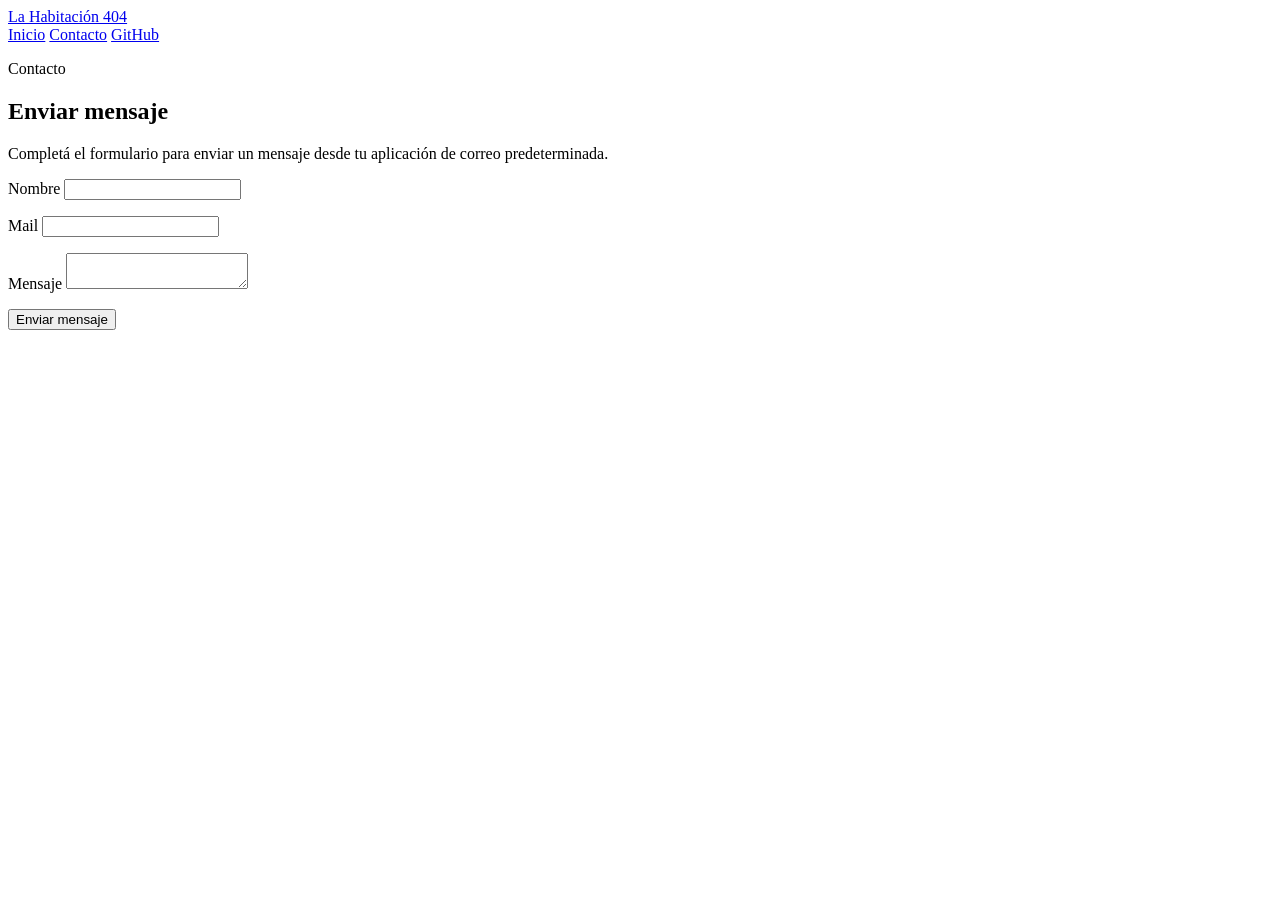
==== contacto.html @ 98e0e17b "Estructura HTML prinicial y pagina de contacto" ====
<!DOCTYPE html>
<html lang="en">
<head>
    <meta charset="UTF-8">
    <meta name="viewport" content="width=device-width, initial-scale=1.0">
    <title>Contacto - La Habitación 404</title>

    <link rel="stylesheet" href="css/reset.css">
    <link rel="stylesheet" href="css/style.css">
    <link rel="stylesheet" href="css/responsive.css">
</head>
<body>

    <header class="encabezado-principal">
        <nav class="navegacion-principal">
            <a href="index.html" class="logo">La Habitación 404</a>

            <div class="enlaces-navegacion">
                <a href="index.html">Inicio</a>
                <a href="contacto.html">Contacto</a>
                <a href="#" target="_blank">GitHub</a>
            </div>
        </nav>
    </header>

    <main class="contenido-principal">
        <section class="seccion-contacto">
            <div class="contenedor-contacto">
                <p class="etiqueta-juego">Contacto</p>
                <h1>Enviar mensaje</h1>
                <p class="texto-introduccion">
                    Completá el formulario para enviar un mensaje desde tu aplicación de correo predeterminada.
                </p>


                <form id="formulario-contacto" class="formulario-contacto" novalidate>
                    <div class="grupo-formulario">
                        <label for="nombre-contacto">Nombre</label>
                        <input type="text" id="nombre-contacto" name="nombre">
                        <p id="error-nombre-contacto" class="mensaje-error"></p>
                    </div>


                    <div class="grupo-formulario">
                        <label for="mail-contacto">Mail</label>
                        <input type="email" id="mail-contacto" name="mail">
                        <p id="error-mail-contacto" class="mensaje-error"></p>
                    </div>


                    <div class="grupo-formulario">
                        <label for="mensaje-contacto">Mensaje</label>
                        <textarea name="mensaje" id="mensaje-contacto"></textarea>
                        <p id="error-mensaje-contacto" class="mensaje-error"></p>
                    </div>

                    <button type="submit" class="boton boton-principal">Enviar mensaje</button>
                </form>
            </div>
        </section>
    </main>



    <script src="js/validations.js"></script>
    <script src="js/contact.js"></script>
    
</body>
</html>
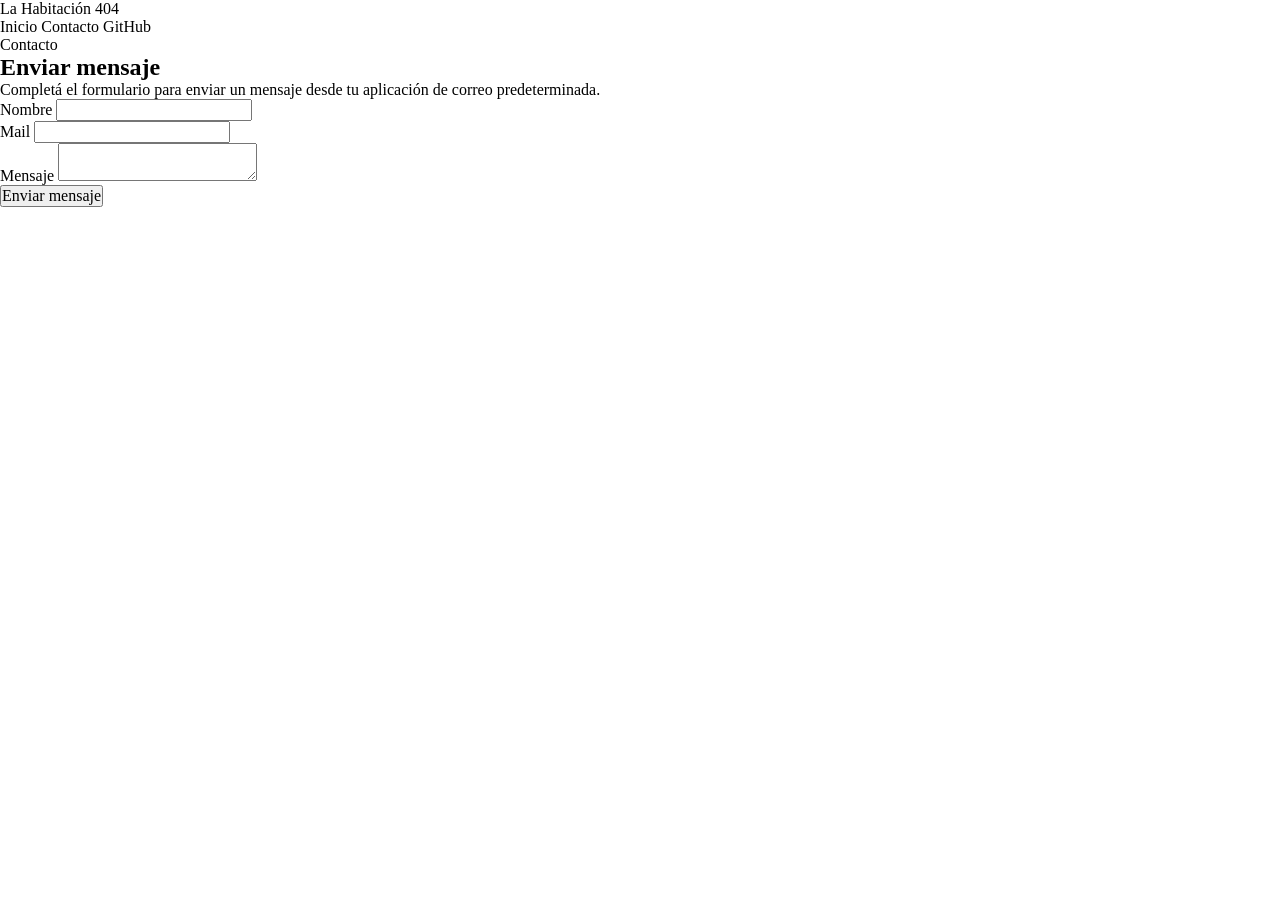
==== commit 8ab83194: "creación objetos iteractivos y puzzle del panel electrico" ====
--- a/contacto.html
+++ b/contacto.html
@@ -1,5 +1,5 @@
 <!DOCTYPE html>
-<html lang="en">
+<html lang="es">
 <head>
     <meta charset="UTF-8">
     <meta name="viewport" content="width=device-width, initial-scale=1.0">
--- a/css/style.css
+++ b/css/style.css
@@ -0,0 +1,18 @@
+:root {
+    --color-fondo: #0b0f1a;
+    --color-panel: #111827;
+    --color-panel-secundario: #1f2937;
+    --color-texto: #f8fafc;
+    --color-text-suave: #cbd5e1;
+    --color-principal: #38bdf8;
+    --color-principal-oscuro: #0284c7;
+    --color-peligro: #ef4444;
+    --color-exito: #22c55e;
+    --color-advertencia: #facc15;
+    --color-borde: rgba(255,255,255,0.12);
+    --sobra-panel: 0 20px 60px rgba(0,0,0,0.35);
+    --radio-grande: 24px;
+    --radio-medio: 14px;
+}
+
+
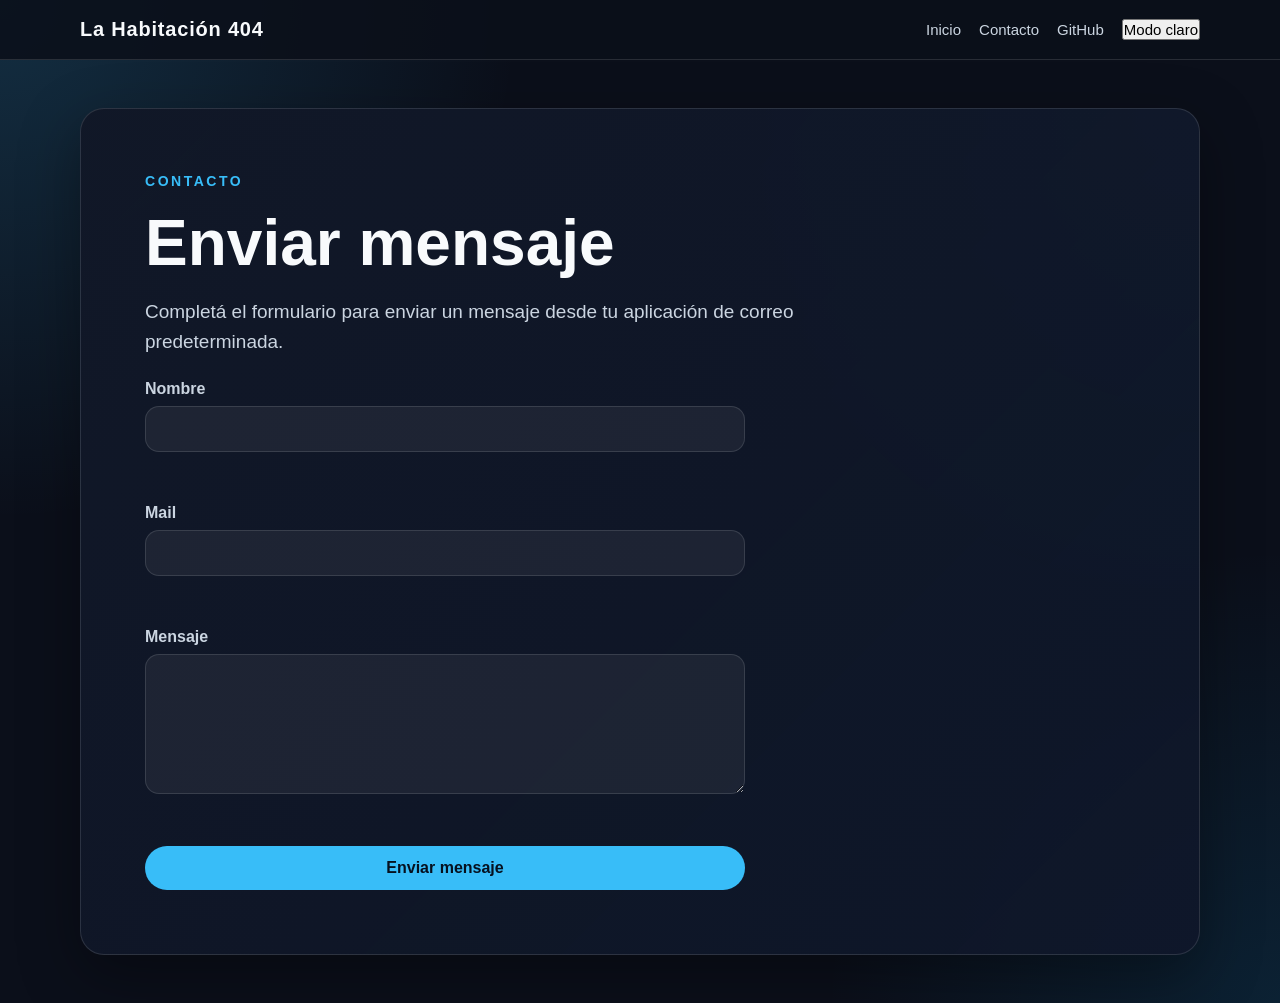
==== commit bfb396d1: "Agrego modo claro con LocalStorage" ====
--- a/contacto.html
+++ b/contacto.html
@@ -19,6 +19,7 @@
                 <a href="index.html">Inicio</a>
                 <a href="contacto.html">Contacto</a>
                 <a href="#" target="_blank">GitHub</a>
+                <button id="boton-tema" class="boton-tema">Modo claro</button>
             </div>
         </nav>
     </header>
@@ -64,6 +65,8 @@
 
     <script src="js/validations.js"></script>
     <script src="js/contact.js"></script>
+    <script src="js/ui.js"></script>
+    <script src="js/contact.js"></script>
     
 </body>
 </html>
--- a/css/style.css
+++ b/css/style.css
@@ -3,16 +3,291 @@
     --color-panel: #111827;
     --color-panel-secundario: #1f2937;
     --color-texto: #f8fafc;
-    --color-text-suave: #cbd5e1;
+    --color-texto-suave: #cbd5e1;
     --color-principal: #38bdf8;
     --color-principal-oscuro: #0284c7;
     --color-peligro: #ef4444;
     --color-exito: #22c55e;
     --color-advertencia: #facc15;
     --color-borde: rgba(255,255,255,0.12);
-    --sobra-panel: 0 20px 60px rgba(0,0,0,0.35);
+    --sombra-panel: 0 20px 60px rgba(0,0,0,0.35);
     --radio-grande: 24px;
     --radio-medio: 14px;
 }
 
-
+body {
+    min-height: 100vh;
+    background:
+        radial-gradient(circle at top left, rgba(56, 189, 248, 0.18), transparent 32%),
+        radial-gradient(circle at bottom right, rgba(14, 165, 233, 0.12), transparent 28%),
+        var(--color-fondo);
+    color: var(--color-texto);
+    font-family: Arial, Helvetica, sans-serif;
+}
+
+.encabezado-principal {
+    width: 100%;
+    border-bottom: 1px solid var(--color-borde);
+    background-color: rgba(11,15,26,0.88);
+
+}
+
+.navegacion-principal {
+    display: flex;
+    align-items: center;
+    justify-content: space-between;
+    gap: 24px;
+    width: min(1120px, 92%);
+    margin: 0 auto;
+    padding: 18px 0;
+}
+
+.logo {
+    color: var(--color-texto);
+    font-size: 20px;
+    font-weight: 700;
+    letter-spacing: 0.04em;
+}
+
+.enlaces-navegacion {
+    display: flex;
+    align-items: center;
+    gap: 18px;
+    color: var(--color-texto-suave);
+    font-size: 15px;
+}
+
+.enlaces-navegacion a {
+    transition: color 0.2s ease;
+}
+
+.enlaces-navegacion a:hover {
+    color: var(--color-principal);
+}
+
+.contenido-principal {
+    width: min(1120px, 92%);
+    margin: 0 auto;
+    padding: 48px 0;
+}
+
+.pantalla {
+    display: none;
+}
+
+.pantalla-activa {
+    display: flex;
+}
+
+.contenedor-inicio,
+.contenedor-contacto {
+    display: flex;
+    flex-direction: column;
+    align-items: flex-start;
+    gap: 22px;
+    width: 100%;
+    min-height: 600px;
+    padding: 64px;
+    border: 1px solid var(--color-borde);
+    border-radius: var(--radio-grande);
+    background: 
+        linear-gradient(135deg, rgba(17,24,39,0.98), rgba(15,23,42,0.9)),
+        radial-gradient(circle at top right, rgba(56, 189, 248, 0.18), transparent 40%);
+    box-shadow: var(--sombra-panel);
+    
+}
+
+.etiqueta-juego {
+    color: var(--color-principal);
+    font-size: 14px;
+    font-weight: 700;
+    letter-spacing: 0.18em;
+    text-transform: uppercase;
+}
+
+h1 {
+    max-width: 780px;
+    font-size: 64px;
+    line-height: 1;
+    
+}
+
+h2 {
+    color: var(--color-principal);
+}
+
+.texto-introduccion {
+    max-width: 680px;
+    color: var(--color-texto-suave);
+    font-size: 19px;
+    line-height: 1.6;
+}
+
+.acciones-inicio,
+.acciones-juego {
+    display: flex;
+    flex-wrap: wrap;
+    gap: 14px;
+}
+
+.boton {
+    min-height: 44px;
+    padding: 12px 22px;
+    border: 1px solid transparent;
+    border-radius: 999px;
+    font-weight: 700;
+    transition: transform 0.2s ease, background-color 0.2s ease, border-color 0.2s ease;
+}
+
+.boton:hover {
+    transform: translateY(-2px);
+}
+
+.boton-principal {
+    background-color: var(--color-principal);
+    color: #06111f;
+}
+
+.boton-principal:hover {
+    background-color: #7dd3fc;
+}
+
+.boton-secundario {
+    border-color: var(--color-borde);
+    background-color: rgba(255,255,255,0.06);
+    color: var(--color-texto);
+}
+
+.boton-secundario:hover {
+    border-color: var(--color-principal);
+    background-color: rgba(56,189, 248, 0.12);
+}
+
+.seccion-contacto {
+    display: flex;
+}
+
+.formulario-contacto{
+    display: flex;
+    flex-direction: column;
+    gap: 18px;
+    width: min(600px, 100%);
+}
+
+.grupo-formulario {
+    display: flex;
+    flex-direction: column;
+    gap: 8px;
+}
+
+.grupo-formulario label {
+    color: var(--color-texto-suave);
+    font-weight: 700;
+}
+
+.grupo-formulario input,
+.grupo-formulario textarea {
+    width: 100%;
+    border: 1px solid var(--color-borde);
+    border-radius: var(--radio-medio);
+    background-color: rgba(255,255,255,0.06);
+    color: var(--color-texto);
+    padding: 13px 14px;
+    outline: none;
+}
+
+.grupo-formulario textarea {
+    min-height: 140px;
+    resize: vertical;
+}
+
+.grupo-formulario input:focus,
+.grupo-formulario textarea:focus {
+    border-color: var(--color-principal);
+}
+
+.mensaje-error {
+    min-height: 18px;
+    color: var(--color-peligro);
+    font-size: 14px;
+    margin-top: 8px;
+}
+
+
+.mensaje-exito-contacto {
+    display: flex;
+    flex-direction: column;
+    gap: 12px;
+    padding: 16px;
+    border: 1px solid var(--color-exito);
+    border-radius: var(--radio-medio);
+    background-color: rgba(34, 197, 94, 0.12);
+    color: var(--color-texto);
+    line-height: 1.5;
+}
+
+.acciones-contacto {
+    display: flex;
+    flex-wrap: wrap;
+    gap: 12px;
+}
+
+
+.boton.tema {
+    border: 1px solid var(--color-borde);
+    border-radius: 999px;
+    background-color: rgba(255,255,255, 0.06);
+    color: var(--color-texto);
+    padding: 8px 14px;
+    font-weight: 700;
+    transition: background-color 0.2s ease, border-color 0.2s ease, transform 0.2s ease;
+}
+
+.boton-tema:hover {
+    transform: translateY(-2px);
+    border-color: var(--color-principal);
+    background-color: rgba(56,189, 248, 0.12);
+}
+
+body.modo-claro {
+    --color-fondo: #eaf2ff;
+    --color-panel: #ffffff;
+    --color-panel-secundario: #dbeafe;
+    --color-texto: #0f172a;
+    --color-texto-suave: #475569;
+    --color-borde: rgba(15,23,42, 0.16);
+    --sombra-panel: 0 20px 60px rgba(15,23,42, 0.12);
+
+    background: 
+        radial-gradient(circle at top left, rgba(56,189,248, 0.22), transparent 32%),
+        radial-gradient(circle at bottom right, rgba(14,165,233, 0.16), transparent 28%),
+        var(--color-fondo);
+}
+
+body.modo-claro .encabezado-principal {
+    background-color: rgba(255,255,255, 0.86);
+}
+
+body.modo-claro .contenedor-inicio,
+body.modo-claro .contenedor-contacto,
+body.modo-claro .barra-juego,
+body.modo-claro .panel-inferior,
+body.modo-claro .contenido-modal {
+    background: 
+         linear-gradient(135deg, rgba(255, 255, 255, 0.98), rgba(239, 246, 255, 0.92));
+}
+
+body.modo-claro .escena-juego {
+    background:
+        radial-gradient(circle at center, rgba(56, 189, 248, 0.18), transparent 34%),
+        linear-gradient(135deg, rgba(239, 246, 255, 0.98), rgba(219, 234, 254, 0.98));
+}
+
+body.modo-claro .boton-secundario,
+body.modo-claro .boton.tema,
+body.modo-claro .objeto-juego,
+body.modo-claro .lista-inventario li,
+body.modo-claro .fila-ranking,
+body.modo-claro .lista-instrucciones {
+    background-color: rgba(15,23,42, 0.04);
+}
--- a/css/responsive.css
+++ b/css/responsive.css
@@ -0,0 +1,109 @@
+@media (max-width: 900px) {
+    h1 {
+        font-size: 52px;
+    }
+
+    .contenedor-inicio,
+    .contenedor-contacto {
+        padding: 46px;
+    }
+
+    .objeto-juego {
+        width: 46%;
+    }
+}
+
+@media (max-width: 768px) {
+    .navegacion-principal {
+        flex-direction: column;
+        align-items: flex-start;
+    }
+
+    .enlaces-navegacion {
+        flex-wrap: wrap;
+    }
+
+    .contenido-principal {
+        padding: 28px 0;
+    }
+
+    .contenedor-inicio,
+    .contenedor-contacto {
+        min-height: auto;
+        padding: 34px 24px;
+    }
+
+    h1 {
+        font-size: 42px;
+    }
+
+    .texto-introduccion {
+        font-size: 17px;
+    }
+
+    .barra-juego,
+    .panel-inferior {
+        flex-direction: column;
+    }
+
+    .escenas-juego {
+        min-height: auto;
+        padding: 24px;
+    }
+
+    .escenas-juego::after {
+        display: none;
+    }
+
+    .objeto-juego {
+        width: 100%;
+    }
+
+    .acciones-juego {
+        justify-content: flex-start;
+        width: 100%;
+    }
+
+    .acciones-juego .boton {
+        width: 100%;
+    }
+
+    .fila-ranking {
+        flex-direction: column;
+    }
+}
+
+@media (max-width: 480px) {
+    .contenido-principal {
+        width: min(100% - 28px, 1120px);
+    }
+
+    h1 {
+        font-size: 34px;
+    }
+
+    .logo {
+        font-size: 18px;
+    }
+
+    .acciones-inicio {
+        width: 100%;
+    }
+
+    .acciones-inicio .boton {
+        width: 100%;
+    }
+
+    .contenido-modal {
+        padding: 28px 22px;
+    }
+
+    .contenido-interruptores {
+        flex-direction: column;
+    }
+
+    .interruptor-panel {
+        width: 100%;
+    }
+}
+
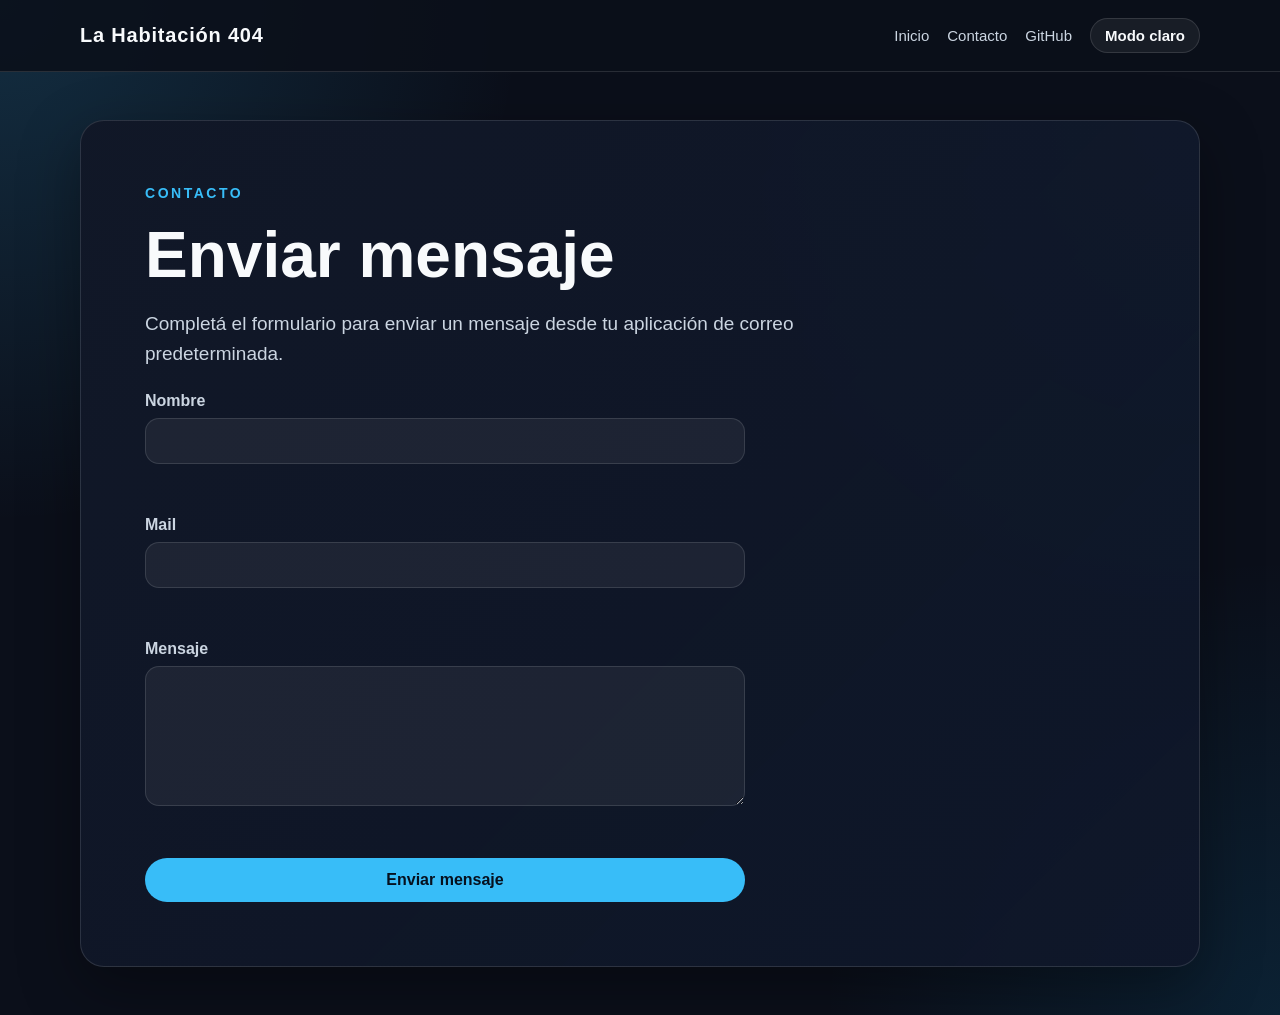
==== commit afb6e4f9: "Corrección errores y detalles de funciones y estilos" ====
--- a/contacto.html
+++ b/contacto.html
@@ -64,9 +64,11 @@
 
 
     <script src="js/validations.js"></script>
-    <script src="js/contact.js"></script>
+    <script src="js/storage.js"></script>
     <script src="js/ui.js"></script>
     <script src="js/contact.js"></script>
     
+    
+    
 </body>
 </html>
--- a/css/style.css
+++ b/css/style.css
@@ -233,7 +233,7 @@
 }
 
 
-.boton.tema {
+.boton-tema {
     border: 1px solid var(--color-borde);
     border-radius: 999px;
     background-color: rgba(255,255,255, 0.06);
@@ -291,3 +291,41 @@
 body.modo-claro .lista-instrucciones {
     background-color: rgba(15,23,42, 0.04);
 }
+
+
+.selector-dificultad {
+    display: flex;
+    flex-direction: column;
+    gap: 12px;
+    padding: 18px;
+    border: 1px solid var(--color-borde);
+    border-radius: var(--radio-medio);
+    background-color: rgba(255,255,255,0.05);
+}
+
+.selector-dificultad p {
+    color: var(--color-texto-suave);
+    font-weight: 700;
+}
+
+.opciones-dificultad {
+    display: flex;
+    flex-wrap: wrap;
+    gap: 12px;
+}
+
+.opciones-dificultad label {
+    display: flex;
+    align-items: center;
+    gap: 8px;
+    padding: 10px 14px;
+    border: 1px solid var(--color-borde);
+    border-radius: 999px;
+    color: var(--color-texto);
+    background-color: rgba(255,255,255,0.06);
+    cursor: pointer;
+}
+
+.opciones-dificultad input {
+    accent-color: var(--color-principal);
+}
--- a/css/responsive.css
+++ b/css/responsive.css
@@ -46,12 +46,12 @@
         flex-direction: column;
     }
 
-    .escenas-juego {
+    .escena-juego {
         min-height: auto;
         padding: 24px;
     }
 
-    .escenas-juego::after {
+    .escena-juego::after {
         display: none;
     }
 
@@ -98,7 +98,7 @@
         padding: 28px 22px;
     }
 
-    .contenido-interruptores {
+    .contenedor-interruptores {
         flex-direction: column;
     }
 
